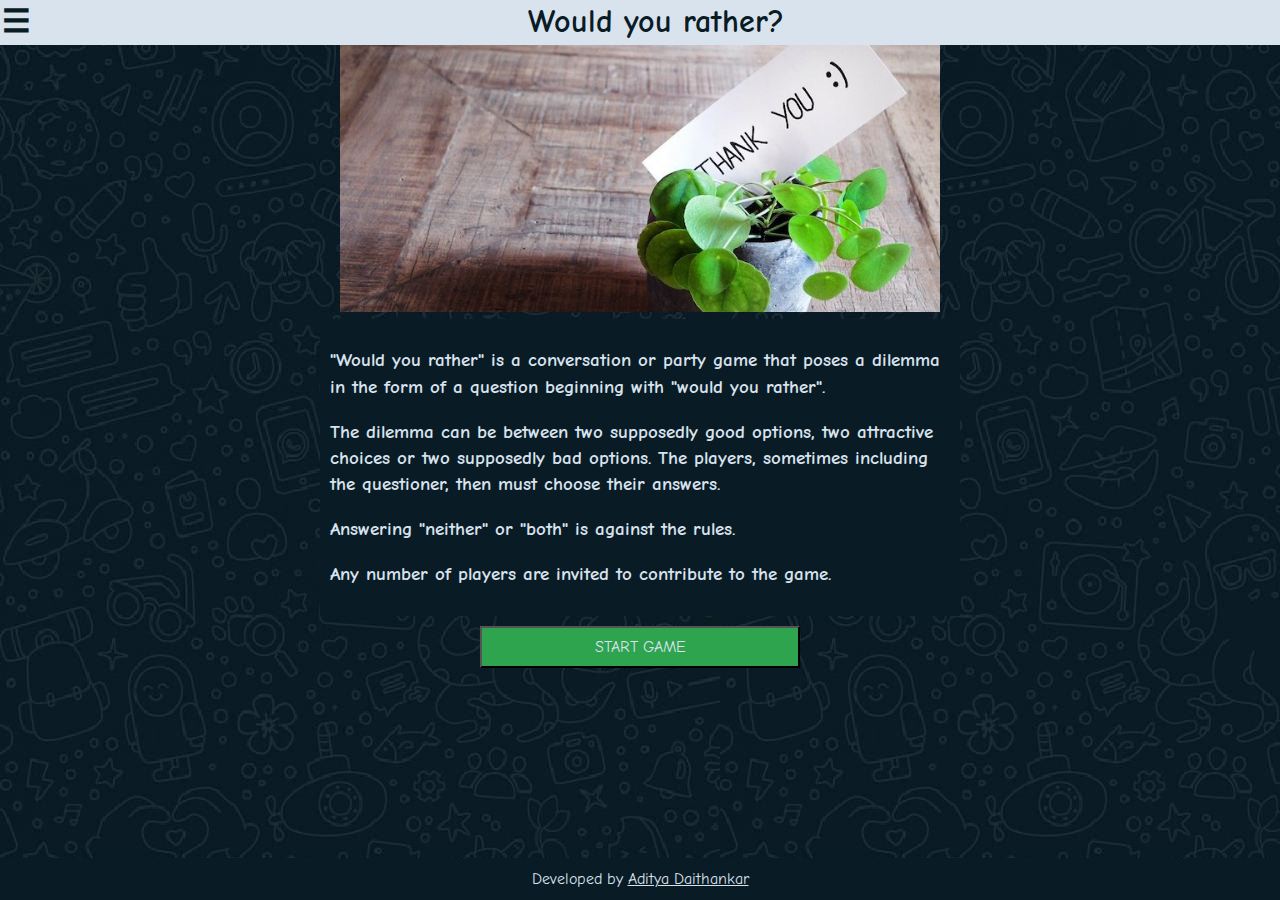
==== credits.html @ 050259c1 "initial commit for credits page" ====
<!DOCTYPE html>
<html>

<head>
  <meta content="text/html;charset=utf-8" http-equiv="Content-Type">
  <meta content="utf-8" http-equiv="encoding">
  <meta name="viewport" content="width=device-width, initial-scale=1">

  <meta property="og:title" content="Would you rather? A fun party game | Developed by Aditya Daithankar" />
  <meta property="og:description" content="Choose between two options and share laughs, thoughts and ideas. A great way to know your friends, family, colleagues or that special someone." />
  <meta property="og:url" content="https://adityadaithankar.github.io/would-you-rather/" />
  <meta property="og:image" content="https://adityadaithankar.github.io/would-you-rather/images/emoticons.jpg" />

  <title>Would you rather? A fun party game | Playing ideas | Developed by Aditya Daithankar</title>

  <link rel="icon" type="image/jpg" href="images/wyr-32x32.png">
  <link rel="icon" type="image/jpg" href="images/wyr-16x16.png">

  <link rel="stylesheet" href="css/common.css">
  <link rel="stylesheet" href="css/playing-ideas.css">

  <link href="https://fonts.googleapis.com/css2?family=Comic+Neue&display=swap" rel="stylesheet">

  <script src="js/dropdown.js"></script>

</head>

<body>
  <div class="App">

    <div class="top-nav">
      <h1>
        <div style="float:left; padding-left:2px;" class="dropdown">
          <span onclick="toggleMenuDropdown()" class="dropbtn">&#9776;</span>
          <div id="hamburger-dropdown" class="dropdown-content">
            <a href="playing-ideas.html">Playing ideas</a>
            <a href="index.html">Start game</a>
            <a href="https://www.linkedin.com/in/adityadaithankar/" target="_blank" rel="author">Aditya Daithankar</a>
          </div>
        </div>
        Would you rather?
      </h1>
    </div>

    <main>
      <img src="images/thank-you.jpg" alt="Would you rather" class="img-responsive">

      <div class="row">
        <div class="column left"></div>

        <div class="column middle text-background">
          <h3>
            <p>"Would you rather" is a conversation or party game that poses a dilemma in the form of a question beginning with "would you rather".</p>

            <p>The dilemma can be between two supposedly good options, two attractive choices or two supposedly bad options. The players, sometimes including the questioner, then must choose their answers.</p>

            <p>Answering "neither" or "both" is against the rules.</p>

            <p>Any number of players are invited to contribute to the game.</p>
          </h3>
        </div>

        <div class="column right"></div>
      </div>

      <div>
        <button onclick="location.href = 'index.html'">START GAME</button>
      </div>

    </main>

    <footer class="footer">
      Developed by <a href="https://www.linkedin.com/in/adityadaithankar/" target="_blank" rel="author" style="color: #d9e3ee;">Aditya Daithankar</a>
    </footer>
  </div>
</body>

</html>
---- css/common.css ----
body {
  font-family: 'Comic Neue', cursive;
  text-align: center;
  line-height: 1.4;
  background-image: url("../images/background.jpeg");
  background-repeat: repeat;
  background-color: rgba(255, 255, 255, 0.6);
  margin: 0;
}

h1, h2 {
  margin: auto;
}

* {
  box-sizing: border-box;
}

.App {
  min-height: 100vh;
  display: flex;
  flex-direction: column;
}

header {
  position: sticky;
  top: 0;
}

main {
  flex: 1;
}

.top-nav {
  background-color: #d9e3ee;
  color: #091b25;
}

.text-background {
  color: #d9e3ee;
  background-color: #091b25;
  padding-left: 5px;
  padding-right: 5px;
}

button {
  font-family: 'Comic Neue', cursive;
  font-size: 1em;
  background-color: #2ea44f;
  color: #d9e3ee;
  width: 25%;
  padding: 10px;
  cursor: pointer;
  margin-top: 10px;
}

.dropbtn {
  border: none;
  cursor: pointer;
}

.dropbtn:hover, .dropbtn:focus {
  color: #d9e3ee;
  background-color: #091b25;
}

.dropdown {
  position: relative;
}

.dropdown-content {
  display: none;
  position: absolute;
  background-color: #d9e3ee;
  font-size: 0.7em;
  min-width: max-content;
  text-align: left;
  overflow: auto;
  box-shadow: 0px 8px 16px 0px rgba(0, 0, 0, 0.2);
  z-index: 1;
}

.dropdown-content a {
  color: black;
  padding: 10px 10px;
  text-decoration: none;
  display: block;
}

.dropdown a:hover {
  background-color: #091b25;
  color: #d9e3ee;
}

.show {
  display: block;
}

.footer {
  margin-top: 10px;
  padding: 10px;
  bottom: 0;
  color: #d9e3ee;
  background-color: #091b25;
}

@media screen and (max-width: 960px) {
  button {
    width: 50%;
  }
}

@media screen and (max-width: 600px) {
  button {
    width: 75%;
  }
}
---- css/playing-ideas.css ----
.img-responsive {
  width: 100%;
  max-width: 600px;
  height: auto;
}

.column {
  float: left;
  padding: 10px;
  text-align: left;
}

.row:after {
  content: "";
  display: table;
  clear: both;
}

.left, .right {
  width: 25%;
}

.middle {
  width: 50%;
}

/* Responsive layout - makes the three columns stack on top of each other instead of next to each other */
@media screen and (max-width: 600px) {
  .column {
    width: 100%;
  }
}
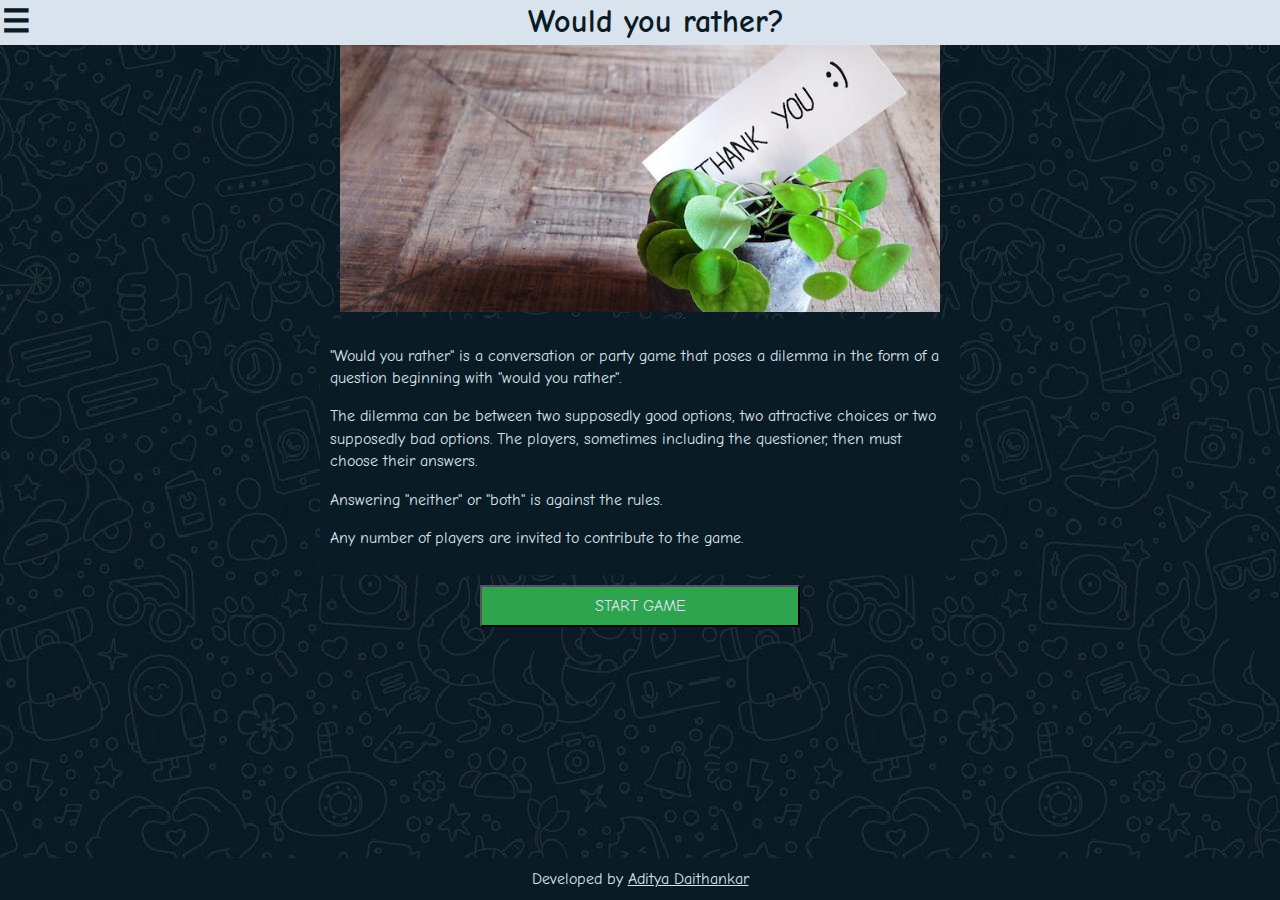
==== commit a84d47a1: "removed h3 tags for body text contents" ====
--- a/credits.html
+++ b/credits.html
@@ -49,15 +49,13 @@
         <div class="column left"></div>
 
         <div class="column middle text-background">
-          <h3>
-            <p>"Would you rather" is a conversation or party game that poses a dilemma in the form of a question beginning with "would you rather".</p>
+          <p>"Would you rather" is a conversation or party game that poses a dilemma in the form of a question beginning with "would you rather".</p>
 
-            <p>The dilemma can be between two supposedly good options, two attractive choices or two supposedly bad options. The players, sometimes including the questioner, then must choose their answers.</p>
+          <p>The dilemma can be between two supposedly good options, two attractive choices or two supposedly bad options. The players, sometimes including the questioner, then must choose their answers.</p>
 
-            <p>Answering "neither" or "both" is against the rules.</p>
+          <p>Answering "neither" or "both" is against the rules.</p>
 
-            <p>Any number of players are invited to contribute to the game.</p>
-          </h3>
+          <p>Any number of players are invited to contribute to the game.</p>
         </div>
 
         <div class="column right"></div>
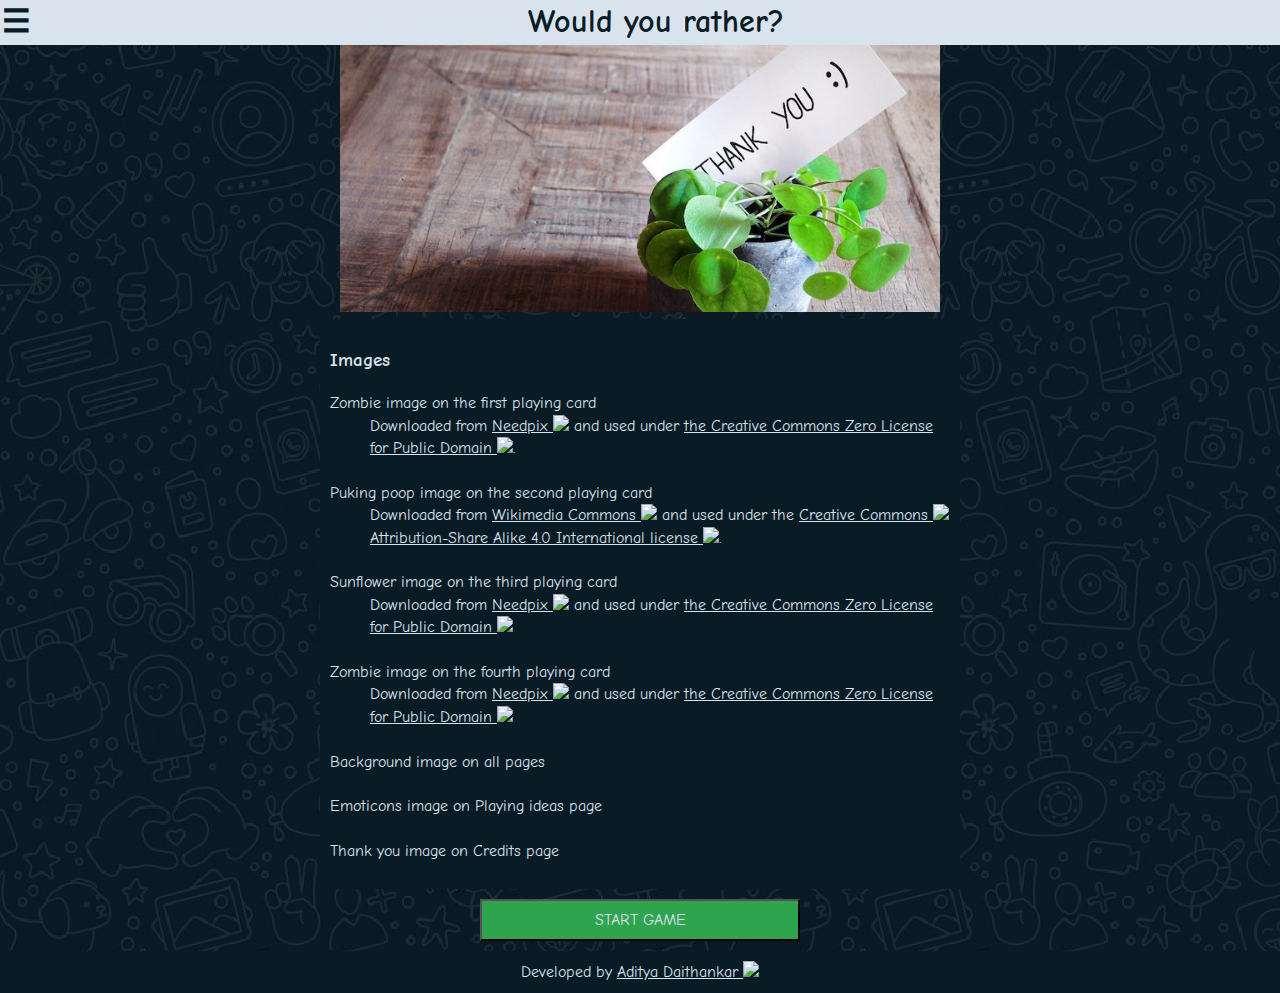
==== commit baeb84f4: "added credits for images" ====
--- a/credits.html
+++ b/credits.html
@@ -35,7 +35,9 @@
           <div id="hamburger-dropdown" class="dropdown-content">
             <a href="playing-ideas.html">Playing ideas</a>
             <a href="index.html">Start game</a>
-            <a href="https://www.linkedin.com/in/adityadaithankar/" target="_blank" rel="author">Aditya Daithankar</a>
+            <a href="credits.html">Credits</a>
+            <hr>
+            <a href="https://www.linkedin.com/in/adityadaithankar/" target="_blank" rel="author">Aditya Daithankar <img src="images/external_link_tab.svg"></a>
           </div>
         </div>
         Would you rather?
@@ -49,13 +51,49 @@
         <div class="column left"></div>
 
         <div class="column middle text-background">
-          <p>"Would you rather" is a conversation or party game that poses a dilemma in the form of a question beginning with "would you rather".</p>
+          <h3>Images</h3>
 
-          <p>The dilemma can be between two supposedly good options, two attractive choices or two supposedly bad options. The players, sometimes including the questioner, then must choose their answers.</p>
+          <dl>
 
-          <p>Answering "neither" or "both" is against the rules.</p>
+            <dt>Zombie image on the first playing card</dt>
+            <dd>
+              Downloaded from <a href="https://www.needpix.com/photo/download/1147128/zombie-tablets-green-cartoon-character-tie-torn-pants-free-pictures-free-photos" target="_blank" rel="license" style="color: #d9e3ee;">Needpix <img
+                  src="images/external_link_tab.svg"></a> and used under <a href="https://creativecommons.org/share-your-work/public-domain/cc0/" target="_blank" rel="license" style="color: #d9e3ee;">the Creative Commons Zero License for Public
+                Domain <img src="images/external_link_tab.svg"></a>.
+            </dd>
+            <br>
+            <dt>Puking poop image on the second playing card</dt>
+            <dd>
+              Downloaded from <a href="https://commons.wikimedia.org/wiki/File:Flaming_poop_vomit_emoji.svg" target="_blank" rel="license" style="color: #d9e3ee;">Wikimedia Commons <img src="images/external_link_tab.svg"></a> and used under the <a
+                href="https://en.wikipedia.org/wiki/Creative_Commons" target="_blank" rel="license" style="color: #d9e3ee;">Creative Commons <img src="images/external_link_tab.svg"></a> <a href="https://creativecommons.org/licenses/by-sa/4.0/deed.en"
+                target="_blank" rel="license" style="color: #d9e3ee;">Attribution-Share Alike 4.0 International license <img src="images/external_link_tab.svg"></a>.
+            </dd>
+            <br>
+            <dt>Sunflower image on the third playing card</dt>
+            <dd>
+              Downloaded from <a href="https://www.needpix.com/photo/download/595202/art-bloom-blossom-botany-cartoon-character-cheerful-collection-color" target="_blank" rel="license" style="color: #d9e3ee;">Needpix <img
+                  src="images/external_link_tab.svg"></a> and used under <a href="https://creativecommons.org/share-your-work/public-domain/cc0/" target="_blank" rel="license" style="color: #d9e3ee;">the Creative Commons Zero License for Public
+                Domain <img src="images/external_link_tab.svg"></a>
+            </dd>
+            <br>
+            <dt>Zombie image on the fourth playing card</dt>
+            <dd>
+              Downloaded from <a href="https://www.needpix.com/photo/92746/devil-naughty-demon-trident-costume-tail" target="_blank" rel="license" style="color: #d9e3ee;">Needpix <img
+                  src="images/external_link_tab.svg"></a> and used under <a href="https://creativecommons.org/share-your-work/public-domain/cc0/" target="_blank" rel="license" style="color: #d9e3ee;">the Creative Commons Zero License for Public
+                Domain <img src="images/external_link_tab.svg"></a>
+            </dd>
+            <br>
+            <dt>Background image on all pages</dt>
+            <dd></dd>
+            <br>
+            <dt>Emoticons image on Playing ideas page</dt>
+            <dd></dd>
+            <br>
+            <dt>Thank you image on Credits page</dt>
+            <dd></dd>
 
-          <p>Any number of players are invited to contribute to the game.</p>
+          </dl>
+
         </div>
 
         <div class="column right"></div>
@@ -68,7 +106,7 @@
     </main>
 
     <footer class="footer">
-      Developed by <a href="https://www.linkedin.com/in/adityadaithankar/" target="_blank" rel="author" style="color: #d9e3ee;">Aditya Daithankar</a>
+      Developed by <a href="https://www.linkedin.com/in/adityadaithankar/" target="_blank" rel="author" style="color: #d9e3ee;">Aditya Daithankar <img src="images/external_link_tab.svg"></a>
     </footer>
   </div>
 </body>
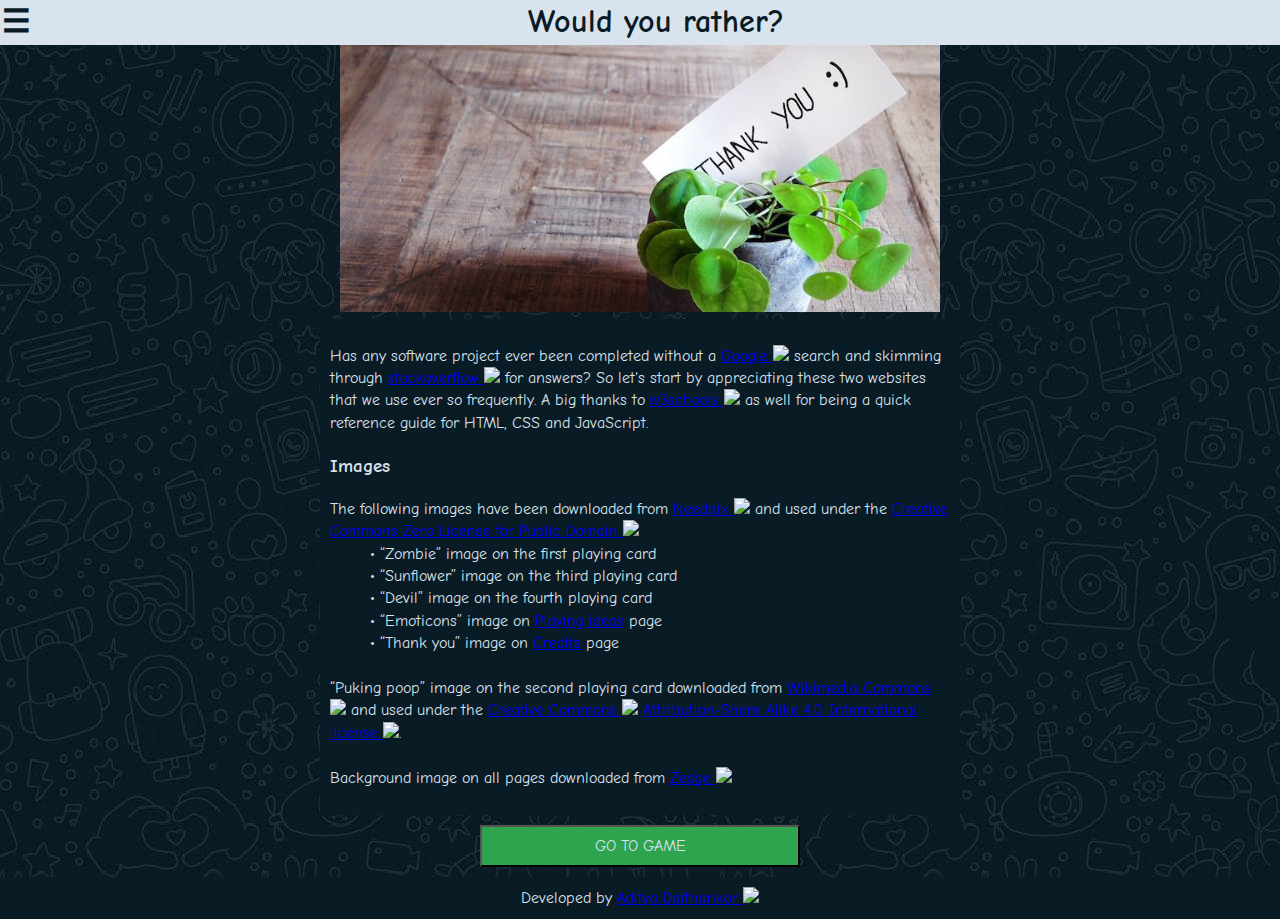
==== commit 25d47863: "updated full credits" ====
--- a/credits.html
+++ b/credits.html
@@ -51,46 +51,38 @@
         <div class="column left"></div>
 
         <div class="column middle text-background">
+
+          <p>Has any software project ever been completed without a <a href="https://google.com/" target="_blank">Google <img src="images/external_link_tab.svg"></a> search and skimming through <a href="https://stackoverflow.com/"
+              target="_blank">stackoverflow <img src="images/external_link_tab.svg"></a> for answers? So let's start by appreciating these two websites that we use ever so frequently. A big thanks to <a href="https://www.w3schools.com/"
+              target="_blank">w3schools <img src="images/external_link_tab.svg"></a> as well for being a quick reference guide for HTML, CSS and JavaScript.</p>
+
           <h3>Images</h3>
 
           <dl>
+            <dt>
+              The following images have been downloaded from <a href="https://www.needpix.com/photo/download/1190096/smilies-emotions-balls-funny-cute-smiley-emoticons-free-pictures-free-photos" target="_blank" rel="license">Needpix <img
+                  src="images/external_link_tab.svg"></a> and
+              used under the <a href="https://creativecommons.org/share-your-work/public-domain/cc0/" target="_blank" rel="license">Creative Commons Zero License for Public
+                Domain <img src="images/external_link_tab.svg"></a>
+            </dt>
+            <dd>&bullet; &ldquo;Zombie&rdquo; image on the first playing card</dd>
+            <dd>&bullet; &ldquo;Sunflower&rdquo; image on the third playing card</dd>
+            <dd>&bullet; &ldquo;Devil&rdquo; image on the fourth playing card</dd>
+            <dd>&bullet; &ldquo;Emoticons&rdquo; image on <a href="playing-ideas.html">Playing ideas</a> page</dd>
+            <dd>&bullet; &ldquo;Thank you&rdquo; image on <a href="credits.html">Credits</a> page</dd>
 
-            <dt>Zombie image on the first playing card</dt>
-            <dd>
-              Downloaded from <a href="https://www.needpix.com/photo/download/1147128/zombie-tablets-green-cartoon-character-tie-torn-pants-free-pictures-free-photos" target="_blank" rel="license" style="color: #d9e3ee;">Needpix <img
-                  src="images/external_link_tab.svg"></a> and used under <a href="https://creativecommons.org/share-your-work/public-domain/cc0/" target="_blank" rel="license" style="color: #d9e3ee;">the Creative Commons Zero License for Public
-                Domain <img src="images/external_link_tab.svg"></a>.
-            </dd>
             <br>
-            <dt>Puking poop image on the second playing card</dt>
-            <dd>
-              Downloaded from <a href="https://commons.wikimedia.org/wiki/File:Flaming_poop_vomit_emoji.svg" target="_blank" rel="license" style="color: #d9e3ee;">Wikimedia Commons <img src="images/external_link_tab.svg"></a> and used under the <a
-                href="https://en.wikipedia.org/wiki/Creative_Commons" target="_blank" rel="license" style="color: #d9e3ee;">Creative Commons <img src="images/external_link_tab.svg"></a> <a href="https://creativecommons.org/licenses/by-sa/4.0/deed.en"
-                target="_blank" rel="license" style="color: #d9e3ee;">Attribution-Share Alike 4.0 International license <img src="images/external_link_tab.svg"></a>.
-            </dd>
+
+            <dt>&ldquo;Puking poop&rdquo; image on the second playing card downloaded from <a href="https://commons.wikimedia.org/wiki/File:Flaming_poop_vomit_emoji.svg" target="_blank" rel="license">Wikimedia Commons <img
+                  src="images/external_link_tab.svg"></a>
+              and used under the <a href="https://en.wikipedia.org/wiki/Creative_Commons" target="_blank" rel="license">Creative Commons <img src="images/external_link_tab.svg"></a> <a href="https://creativecommons.org/licenses/by-sa/4.0/deed.en"
+                target="_blank" rel="license">Attribution-Share Alike 4.0 International license <img src="images/external_link_tab.svg"></a>.
+            </dt>
+
             <br>
-            <dt>Sunflower image on the third playing card</dt>
-            <dd>
-              Downloaded from <a href="https://www.needpix.com/photo/download/595202/art-bloom-blossom-botany-cartoon-character-cheerful-collection-color" target="_blank" rel="license" style="color: #d9e3ee;">Needpix <img
-                  src="images/external_link_tab.svg"></a> and used under <a href="https://creativecommons.org/share-your-work/public-domain/cc0/" target="_blank" rel="license" style="color: #d9e3ee;">the Creative Commons Zero License for Public
-                Domain <img src="images/external_link_tab.svg"></a>
-            </dd>
-            <br>
-            <dt>Zombie image on the fourth playing card</dt>
-            <dd>
-              Downloaded from <a href="https://www.needpix.com/photo/92746/devil-naughty-demon-trident-costume-tail" target="_blank" rel="license" style="color: #d9e3ee;">Needpix <img
-                  src="images/external_link_tab.svg"></a> and used under <a href="https://creativecommons.org/share-your-work/public-domain/cc0/" target="_blank" rel="license" style="color: #d9e3ee;">the Creative Commons Zero License for Public
-                Domain <img src="images/external_link_tab.svg"></a>
-            </dd>
-            <br>
-            <dt>Background image on all pages</dt>
-            <dd></dd>
-            <br>
-            <dt>Emoticons image on Playing ideas page</dt>
-            <dd></dd>
-            <br>
-            <dt>Thank you image on Credits page</dt>
-            <dd></dd>
+
+            <dt>Background image on all pages downloaded from <a href="https://www.zedge.net/wallpaper/204debe9-fe92-47fc-8d18-69ed716738da" target="_blank" rel="license">Zedge <img src="images/external_link_tab.svg"></a>
+            </dt>
 
           </dl>
 
@@ -100,13 +92,13 @@
       </div>
 
       <div>
-        <button onclick="location.href = 'index.html'">START GAME</button>
+        <button onclick="location.href = 'index.html'">GO TO GAME</button>
       </div>
 
     </main>
 
     <footer class="footer">
-      Developed by <a href="https://www.linkedin.com/in/adityadaithankar/" target="_blank" rel="author" style="color: #d9e3ee;">Aditya Daithankar <img src="images/external_link_tab.svg"></a>
+      Developed by <a href="https://www.linkedin.com/in/adityadaithankar/" target="_blank" rel="author">Aditya Daithankar <img src="images/external_link_tab.svg"></a>
     </footer>
   </div>
 </body>
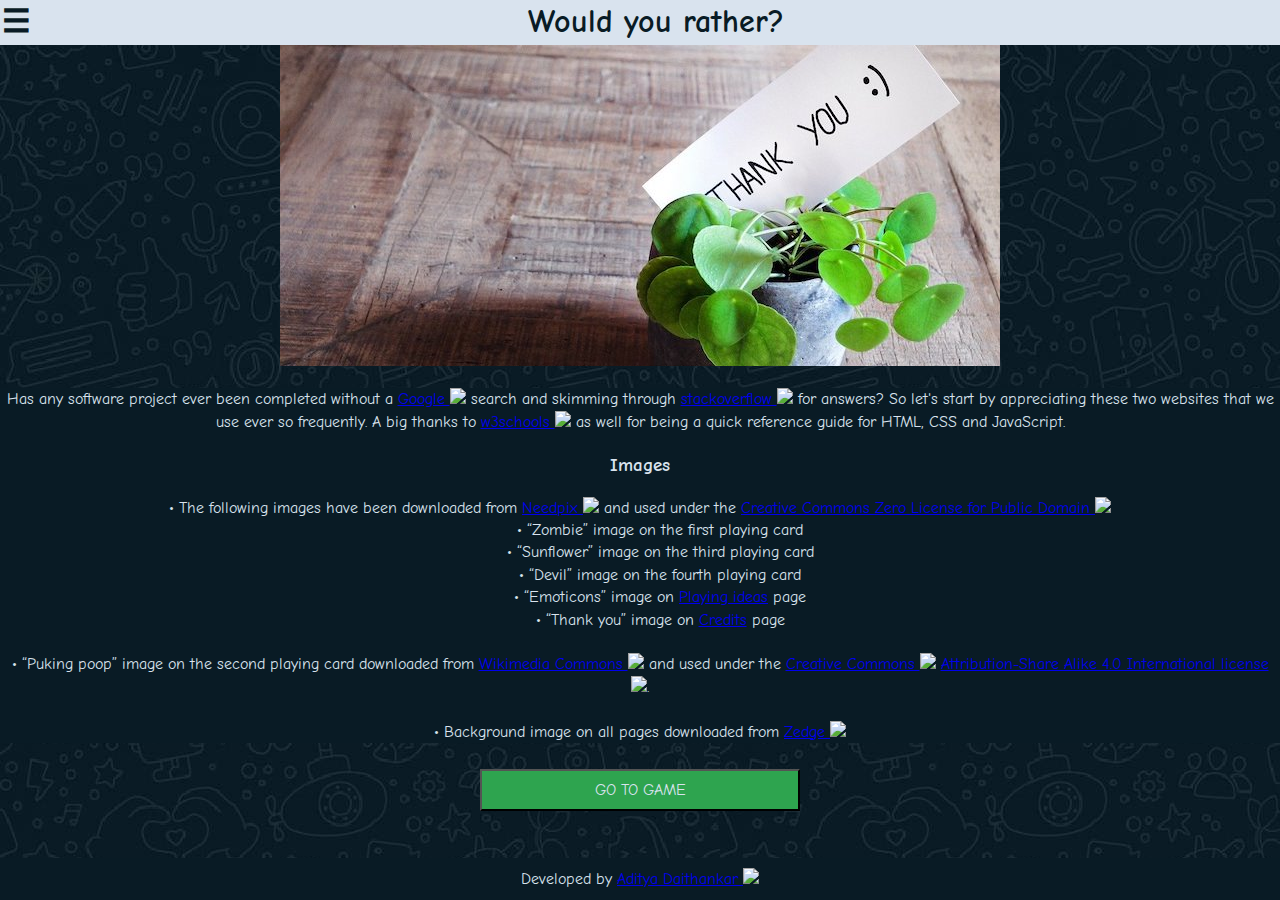
==== commit 770bb080: "added bullet points before images list items" ====
--- a/credits.html
+++ b/credits.html
@@ -17,7 +17,7 @@
   <link rel="icon" type="image/jpg" href="images/wyr-16x16.png">
 
   <link rel="stylesheet" href="css/common.css">
-  <link rel="stylesheet" href="css/playing-ideas.css">
+  <link rel="stylesheet" href="css/non-homepage.css">
 
   <link href="https://fonts.googleapis.com/css2?family=Comic+Neue&display=swap" rel="stylesheet">
 
@@ -60,7 +60,7 @@
 
           <dl>
             <dt>
-              The following images have been downloaded from <a href="https://www.needpix.com/photo/download/1190096/smilies-emotions-balls-funny-cute-smiley-emoticons-free-pictures-free-photos" target="_blank" rel="license">Needpix <img
+              &bullet; The following images have been downloaded from <a href="https://www.needpix.com/photo/download/1190096/smilies-emotions-balls-funny-cute-smiley-emoticons-free-pictures-free-photos" target="_blank" rel="license">Needpix <img
                   src="images/external_link_tab.svg"></a> and
               used under the <a href="https://creativecommons.org/share-your-work/public-domain/cc0/" target="_blank" rel="license">Creative Commons Zero License for Public
                 Domain <img src="images/external_link_tab.svg"></a>
@@ -73,7 +73,7 @@
 
             <br>
 
-            <dt>&ldquo;Puking poop&rdquo; image on the second playing card downloaded from <a href="https://commons.wikimedia.org/wiki/File:Flaming_poop_vomit_emoji.svg" target="_blank" rel="license">Wikimedia Commons <img
+            <dt>&bullet; &ldquo;Puking poop&rdquo; image on the second playing card downloaded from <a href="https://commons.wikimedia.org/wiki/File:Flaming_poop_vomit_emoji.svg" target="_blank" rel="license">Wikimedia Commons <img
                   src="images/external_link_tab.svg"></a>
               and used under the <a href="https://en.wikipedia.org/wiki/Creative_Commons" target="_blank" rel="license">Creative Commons <img src="images/external_link_tab.svg"></a> <a href="https://creativecommons.org/licenses/by-sa/4.0/deed.en"
                 target="_blank" rel="license">Attribution-Share Alike 4.0 International license <img src="images/external_link_tab.svg"></a>.
@@ -81,7 +81,7 @@
 
             <br>
 
-            <dt>Background image on all pages downloaded from <a href="https://www.zedge.net/wallpaper/204debe9-fe92-47fc-8d18-69ed716738da" target="_blank" rel="license">Zedge <img src="images/external_link_tab.svg"></a>
+            <dt>&bullet; Background image on all pages downloaded from <a href="https://www.zedge.net/wallpaper/204debe9-fe92-47fc-8d18-69ed716738da" target="_blank" rel="license">Zedge <img src="images/external_link_tab.svg"></a>
             </dt>
 
           </dl>
